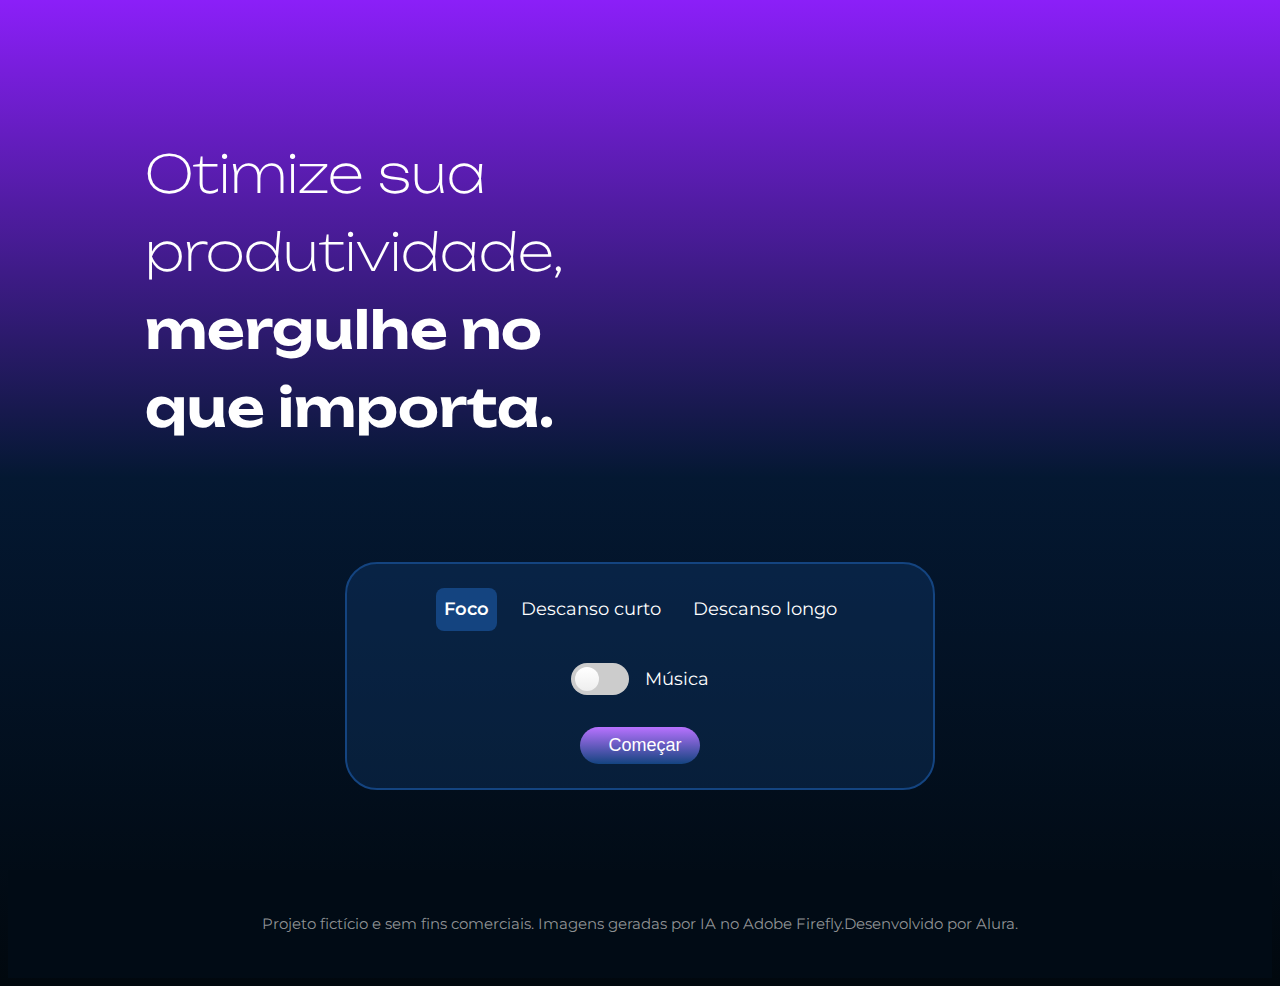
==== Fokus-projeto-base/index.html @ 14a58261 "conhecendo metodos dom" ====
<!DOCTYPE html>
<html lang="pt-br" data-contexto="foco">

<head>
    <meta charset="UTF-8">
    <meta name="viewport" content="width=device-width, initial-scale=1.0">
    <title>Fokus</title>
    <link rel="shortcut icon" href="./imagens/favicon.ico" type="image/x-icon">
    <link rel="stylesheet" href="https://cdnjs.cloudflare.com/ajax/libs/meyer-reset/2.0/reset.min.css"
        integrity="sha512-NmLkDIU1C/C88wi324HBc+S2kLhi08PN5GDeUVVVC/BVt/9Izdsc9SVeVfA1UZbY3sHUlDSyRXhCzHfr6hmPPw=="
        crossorigin="anonymous" referrerpolicy="no-referrer" />
    <link rel="preconnect" href="https://fonts.googleapis.com">
    <link rel="preconnect" href="https://fonts.gstatic.com" crossorigin>
    <link
        href="https://fonts.googleapis.com/css2?family=Montserrat:ital,wght@0,100;0,200;0,300;0,400;0,500;0,600;0,700;0,800;0,900;1,100;1,200;1,300;1,400;1,500;1,600;1,700;1,800;1,900&family=Prata&family=Unbounded:wght@200;300;400;500;600;700;800;900&display=swap"
        rel="stylesheet">
    <link rel="stylesheet" href="./styles.css">
</head>

<body>
    <main class="app">
        <header class="app__header">
            <figure class="app__logo-figure">
                <img class="app__logo-image" src="/imagens/logo.png" alt="">
            </figure>
        </header>
        <section class="app__section-banner-container">
            <h1 class="app__title">
                Otimize sua produtividade,<br>
                <strong class="app__title-strong">mergulhe no que importa.</strong>
            </h1>
            <figure class="app__image-figure">
                <img class="app__image" src="/imagens/foco.png" alt="">
            </figure>
        </section>
        <section class="app__section-card-container">
            <div class="app__card">
                <ul class="app__card-list">
                    <li class="app__card-list-item">
                        <button data-contexto="foco" class="app__card-button app__card-button--foco active">Foco</button>
                    </li>
                    <li class="app__card-list-item">
                        <button data-contexto="short" class="app__card-button app__card-button--curto">Descanso curto</button>
                    </li>
                    <li class="app__card-list-item">
                        <button data-contexto="long" class="app__card-button app__card-button--longo">Descanso longo</button>
                    </li>
                </ul>
                <div id="timer" class="app__card-timer"></div>
                <ul class="app__card-list">
                    <li class="app__card-list-item">
                        <label class="toggle">
                            <input class="toggle-checkbox" type="checkbox" id="alternar-musica">
                            <div class="toggle-switch"></div>
                        </label>
                    </li>
                    <li class="app__card-list-item">
                        <label class="app__card-list-label" for="alternar-musica">
                            Música
                        </label>
                    </li>
                </ul>
                <div class="app__card-primary-button-wrapper">
                    <button id="start-pause" class="app__card-primary-button">
                        <img class="app__card-primary-butto-icon" src="/imagens/play_arrow.png" alt="">
                        <span>Começar</span>
                    </button>
                </div>
            </div>
        </section>

        <footer class="app__footer">
            <p class="app__footer-text">
                Projeto fictício e sem fins comerciais. Imagens geradas por IA no Adobe Firefly.Desenvolvido por Alura. 
            </p>
        </footer>
    </main>

</body>

</html>
---- Fokus-projeto-base/styles.css ----
:root {
    --color-primary: #123456;
    --color-secondary: #FFF;
    --azul-royal: #144480;
    --fundo-card-timer: rgba(20, 68, 128, 0.30);
    --lils: #B872FF;
    --linear-botes: linear-gradient(180deg, #B872FF 0%, #144480 100%);
}

[data-contexto="foco"] {
    --main-bg-color: linear-gradient(180deg, #8B1FF8 0%, #041832 48.44%, #01080E 100%);
}

[data-contexto="descanso-curto"] {
    --main-bg-color: linear-gradient(180deg, #0F725C 0%, #041832 48.44%, #01080E 100%);
}

[data-contexto="descanso-longo"] {
    --main-bg-color: linear-gradient(180deg, #1875E9 0%, #041832 48.44%, #01080E 100%);
}

* {
    box-sizing: border-box;
    max-width: 100%;
}

html {
    background: var(--main-bg-color);
    min-height: 100vh;
    font-size: 10px;
}

body {
    min-height: 100vh;
    background: url("/imagens/pattern.png");
    background-size: cover;
    background-repeat: no-repeat;
}

h1, h2, h3, h4, h5, h6 {
    font-family: 'Unbounded', cursive;
}

.app__logo-figure {
    display: flex;
    justify-content: center;
    padding: 4rem 0;
}

.app__section-banner-container {
    width: 99rem;
    margin: 0 auto;
    display: flex;
    justify-content: space-between;
    align-items: center;
    gap: 4rem;
    flex-wrap: wrap;
}

.app__title {
    line-height: 150%;
    font-size: 5.2rem;
    font-style: normal;
    color: var(--color-secondary);
    font-weight: 200;
    max-width: 46rem;
}

.app__title-strong {
    font-weight: 600;
}

.app__section-card-container {
    display: flex;
    justify-content: center;
}

.app__card {
    border-radius: 3.2rem;
    border: 0.2rem solid var(--azul-royal);
    background: var(--fundo-card-timer);
    padding: 2.4rem;
    margin: 8rem 0;
    width: 59rem;
    max-width: 90%;
}

.app__card-list {
    list-style: none;
    padding: 0;
    margin: 0;
    display: flex;
    align-items: center;
    justify-content: center;
    gap: 1.6rem;
}

.app__card-button {
    font-family: Montserrat;
    font-size: 1.8rem;
    font-style: normal;
    font-weight: 400;
    line-height: 150%;
    background: none;
    padding: 0.8rem;
    color: var(--color-secondary);
    border: none;
    cursor: pointer;
    outline: inherit;
}

.app__card-button.active {
    border-radius: 0.8rem;
    background: var(--azul-royal);
    font-weight: 600;
}

.app__card-timer {
    color: var(--color-secondary);
    text-align: center;
    font-family: Unbounded;
    font-size: 12rem;
    font-style: normal;
    font-weight: 700;
    line-height: normal;
    margin: 3.2rem;
    text-align: center;
}

.app__card-list-label {
    color: var(--color-secondary);
    font-family: Montserrat;
    font-size: 1.8rem;
    font-style: normal;
    font-weight: 400;
}

.app__card-primary-button-wrapper {
    display: flex;
    align-items: center;
    justify-content: center;
}

.app__card-primary-button {
    padding: 0.8rem;
    width: 12rem;
    color: var(--color-secondary);
    border: none;
    cursor: pointer;
    outline: inherit;
    border-radius: 3.2rem;
    background: var(--linear-botes);
    margin-top: 3.2rem;
    font-size: 1.8rem;
    display: flex;
    align-items: center;
    justify-content: center;
    gap: 1rem;
}

.app__footer {
    display: flex;
    width: 100%;
    padding: 2.8rem 6rem;
    justify-content: center;
    align-items: center;
    background: #010B15;
}

.app__footer-text {
    color: rgba(182, 182, 182, 0.8);
    text-align: center;
    font-family: Montserrat;
    font-size: 1.5rem;
    font-style: normal;
    font-weight: 400;
    line-height: 150%;
}

/* toggle */
.toggle {
    cursor: pointer;
    display: inline-block;
}

.toggle-switch {
    display: inline-block;
    background: #ccc;
    border-radius: 1.6rem;
    width: 5.8rem;
    height: 3.2rem;
    position: relative;
    vertical-align: middle;
    transition: background 0.25s;
}

.toggle-switch:before, .toggle-switch:after {
    content: "";
}

.toggle-switch:before {
    display: block;
    background: linear-gradient(to bottom, #fff 0%, #eee 100%);
    border-radius: 50%;
    width: 2.4rem;
    height: 2.4rem;
    position: absolute;
    top: 0.4rem;
    left: 0.4rem;
    transition: left 0.25s;
}

.toggle:hover .toggle-switch:before {
    background: linear-gradient(to bottom, #fff 0%, #fff 100%);
}

.toggle-checkbox:checked + .toggle-switch {
    background: var(--lils);
}

.toggle-checkbox:checked + .toggle-switch:before {
    left: 3rem;
}

.toggle-checkbox {
    position: absolute;
    visibility: hidden;
}

/* fim - toggle */

/* Para Tablets */
@media (max-width: 1024px) and (min-width: 768px) {
    .app__section-banner-container {
        width: 48rem;
    }
}

/* Para Celulares */
@media (max-width: 767px) {
    .app__section-banner-container {
        width: 32rem;
    }

    .app__title {
        font-size: 2.6rem;
    }

    .app__card-timer {
        font-size: 6rem;
    }
}
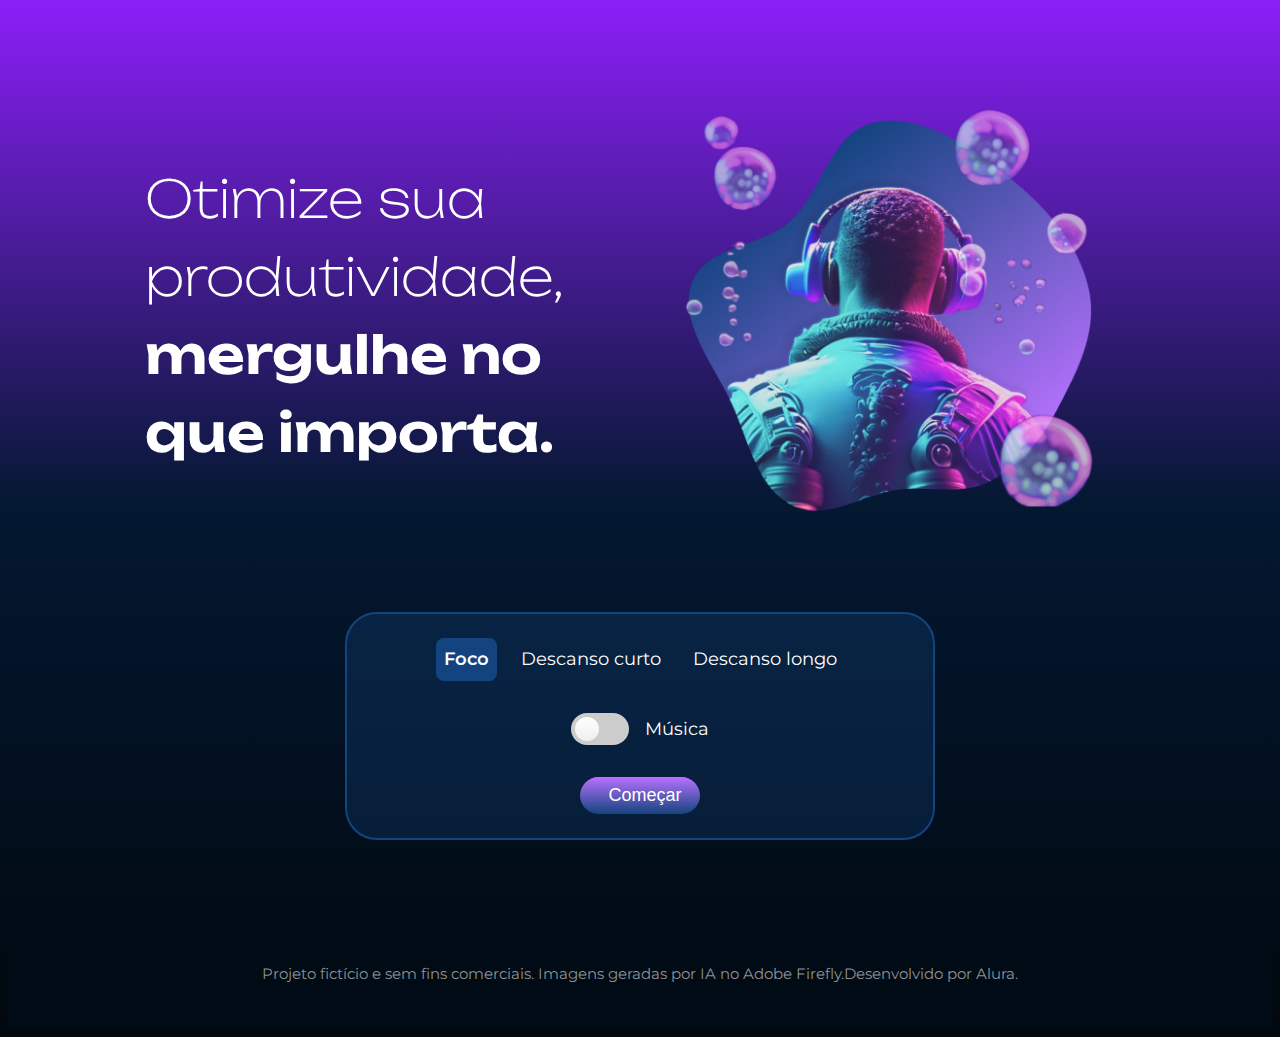
==== commit 8346b119: "alterando imagens" ====
--- a/Fokus-projeto-base/index.html
+++ b/Fokus-projeto-base/index.html
@@ -6,7 +6,7 @@
     <meta name="viewport" content="width=device-width, initial-scale=1.0">
     <title>Fokus</title>
     <link rel="shortcut icon" href="./imagens/favicon.ico" type="image/x-icon">
-    <link rel="stylesheet" href="https://cdnjs.cloudflare.com/ajax/libs/meyer-reset/2.0/reset.min.css"
+    <link rel="stylesc:\Users\bruno\OneDrive\Imagens\Capturas de tela\Captura de tela 2025-01-20 180554.pngc:\Users\bruno\OneDrive\Imagens\Capturas de tela\Captura de tela 2025-01-20 180554.pngheet" href="https://cdnjs.cloudflare.com/ajax/libs/meyer-reset/2.0/reset.min.css"
         integrity="sha512-NmLkDIU1C/C88wi324HBc+S2kLhi08PN5GDeUVVVC/BVt/9Izdsc9SVeVfA1UZbY3sHUlDSyRXhCzHfr6hmPPw=="
         crossorigin="anonymous" referrerpolicy="no-referrer" />
     <link rel="preconnect" href="https://fonts.googleapis.com">
@@ -15,6 +15,7 @@
         href="https://fonts.googleapis.com/css2?family=Montserrat:ital,wght@0,100;0,200;0,300;0,400;0,500;0,600;0,700;0,800;0,900;1,100;1,200;1,300;1,400;1,500;1,600;1,700;1,800;1,900&family=Prata&family=Unbounded:wght@200;300;400;500;600;700;800;900&display=swap"
         rel="stylesheet">
     <link rel="stylesheet" href="./styles.css">
+    <script src="./script.js" defer></script>
 </head>
 
 <body>
@@ -30,7 +31,7 @@
                 <strong class="app__title-strong">mergulhe no que importa.</strong>
             </h1>
             <figure class="app__image-figure">
-                <img class="app__image" src="/imagens/foco.png" alt="">
+                <img class="app__image" src="imagens/foco.png" alt="">
             </figure>
         </section>
         <section class="app__section-card-container">
--- a/Fokus-projeto-base/styles.css
+++ b/Fokus-projeto-base/styles.css
@@ -54,7 +54,7 @@
     justify-content: space-between;
     align-items: center;
     gap: 4rem;
-    flex-wrap: wrap;
+  
 }
 
 .app__title {
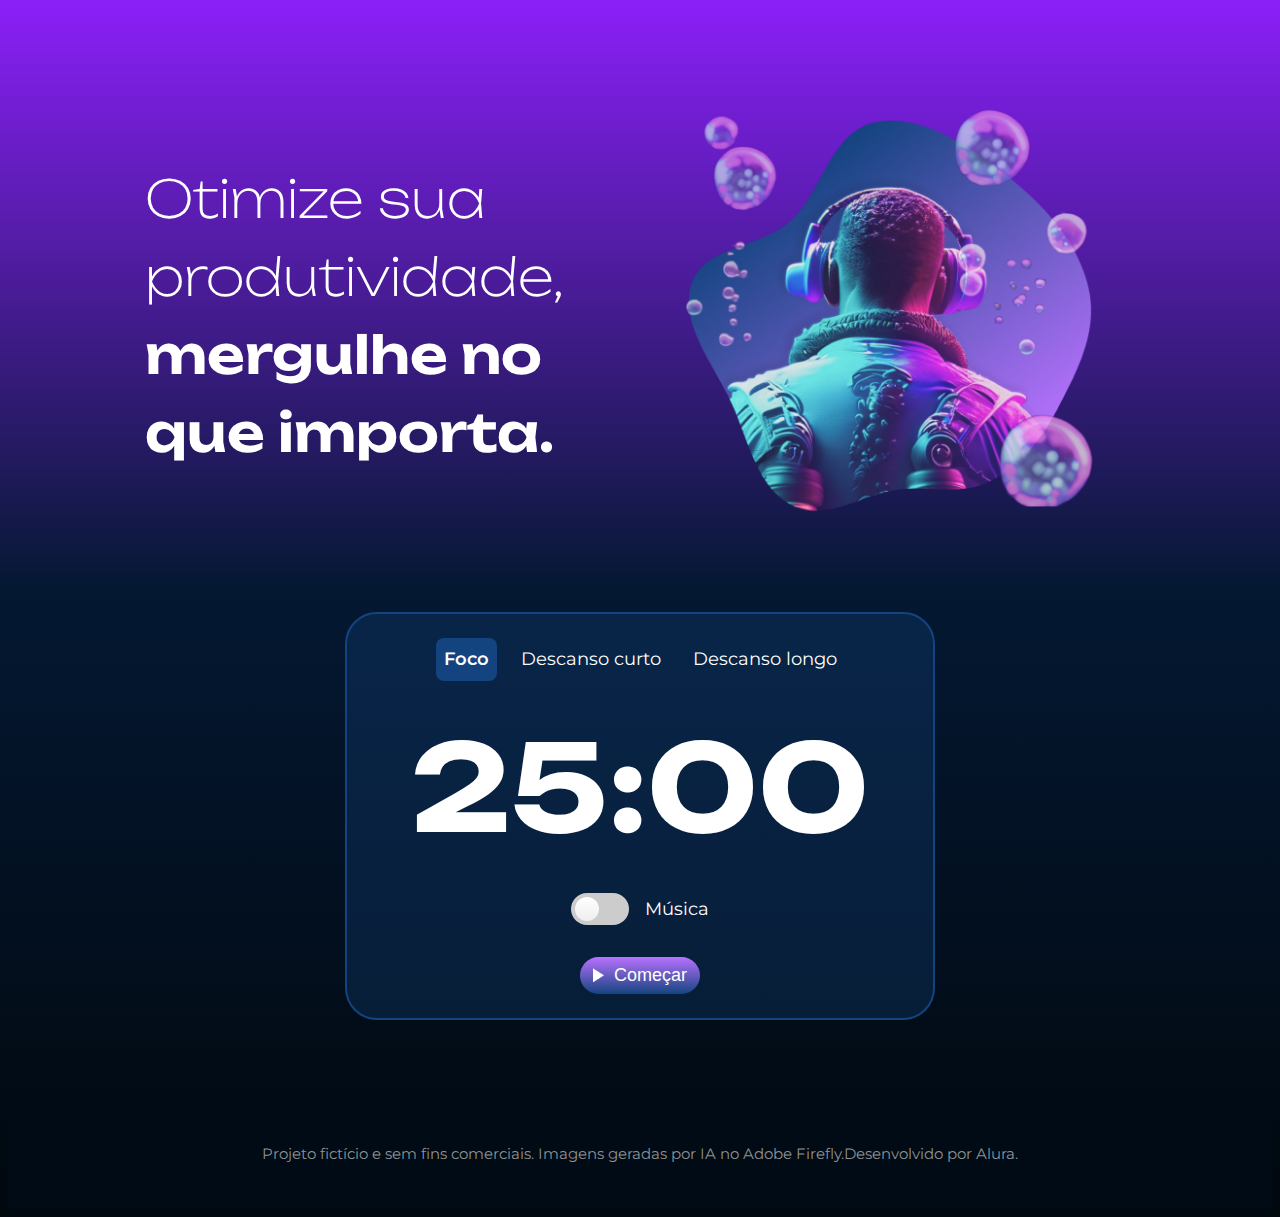
==== commit 76ed711d: "Finalizando Curso" ====
--- a/Fokus-projeto-base/index.html
+++ b/Fokus-projeto-base/index.html
@@ -31,7 +31,7 @@
                 <strong class="app__title-strong">mergulhe no que importa.</strong>
             </h1>
             <figure class="app__image-figure">
-                <img class="app__image" src="imagens/foco.png" alt="">
+                <img id="imagem"" src="imagens/foco.png" alt="imagem">
             </figure>
         </section>
         <section class="app__section-card-container">
@@ -39,9 +39,8 @@
                 <ul class="app__card-list">
                     <li class="app__card-list-item">
                         <button data-contexto="foco" class="app__card-button app__card-button--foco active">Foco</button>
-                    </li>
                     <li class="app__card-list-item">
-                        <button data-contexto="short" class="app__card-button app__card-button--curto">Descanso curto</button>
+                        <button data-contexto="short" class="app__card-button app__card-button--curto ">Descanso curto</button>
                     </li>
                     <li class="app__card-list-item">
                         <button data-contexto="long" class="app__card-button app__card-button--longo">Descanso longo</button>
@@ -63,7 +62,7 @@
                 </ul>
                 <div class="app__card-primary-button-wrapper">
                     <button id="start-pause" class="app__card-primary-button">
-                        <img class="app__card-primary-butto-icon" src="/imagens/play_arrow.png" alt="">
+                        <img class="app__card-primary-butto-icon" src="imagens/play_arrow.png" alt="">
                         <span>Começar</span>
                     </button>
                 </div>
